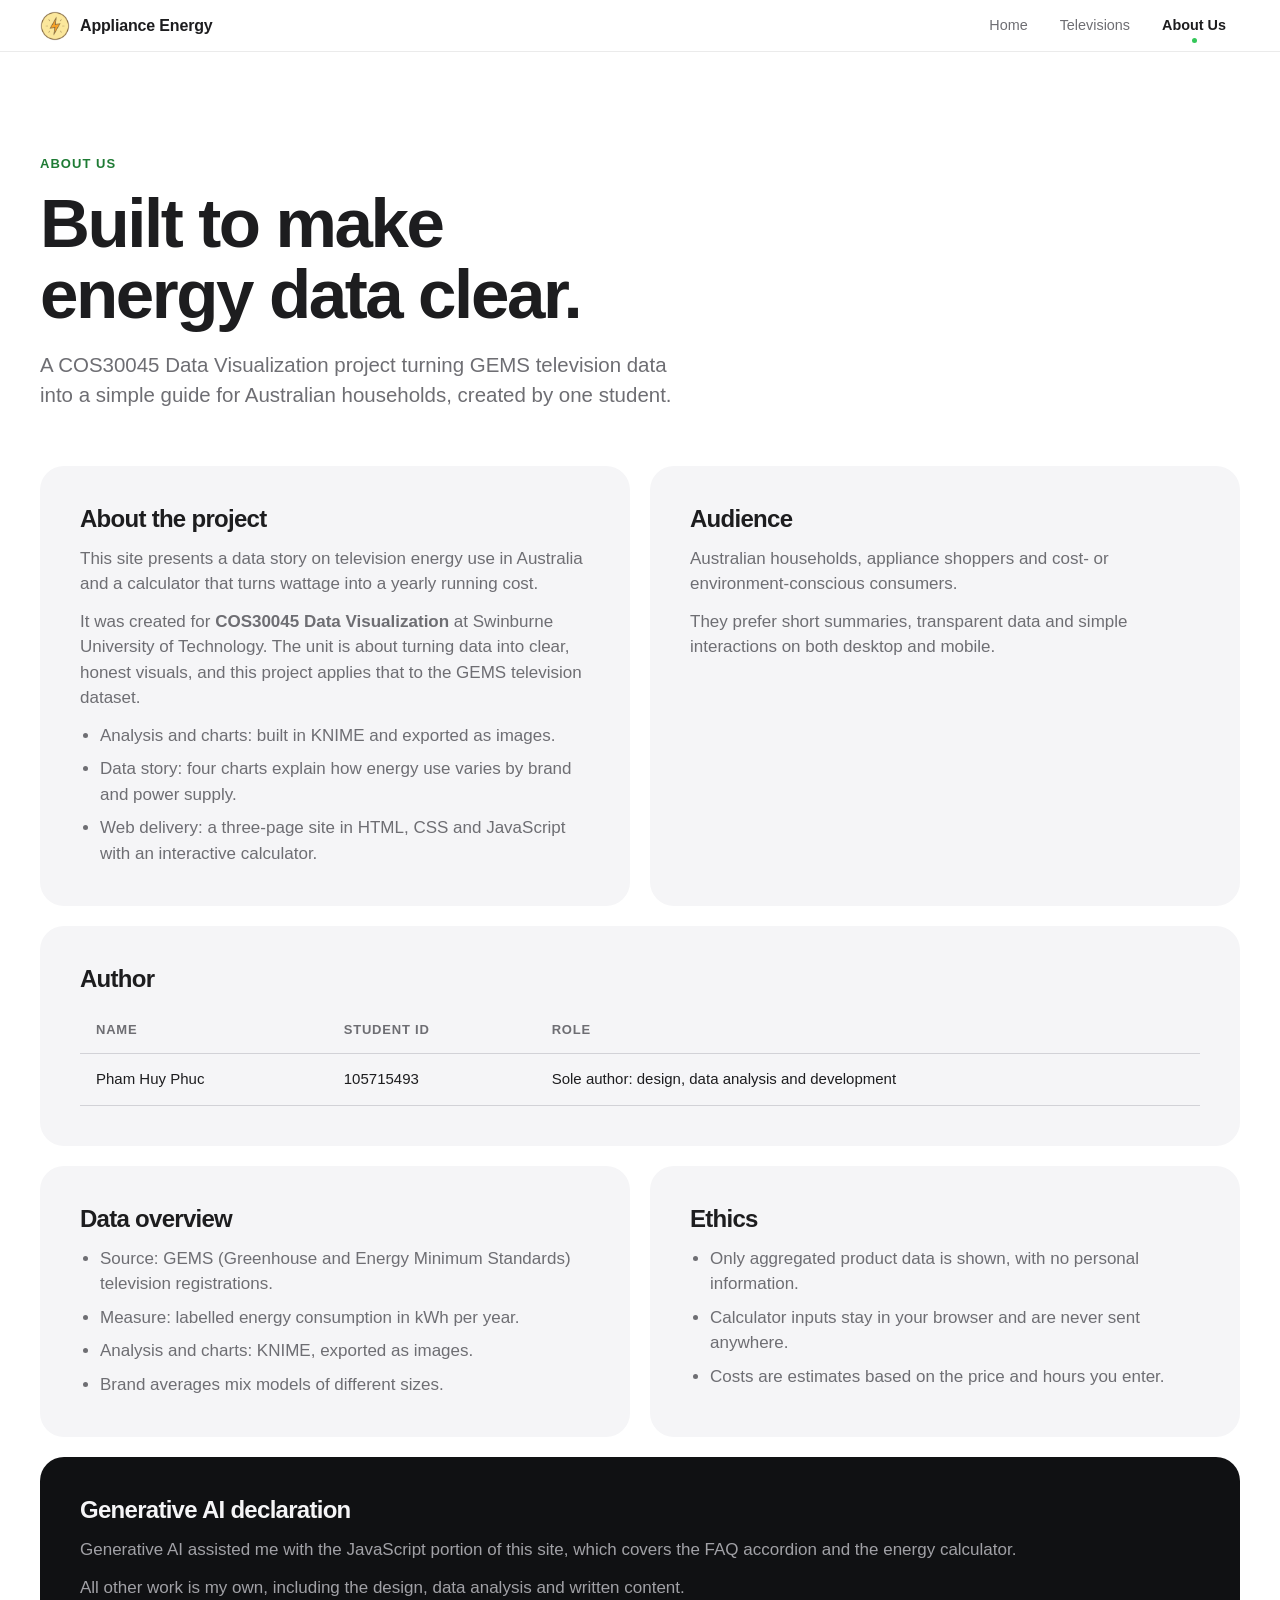
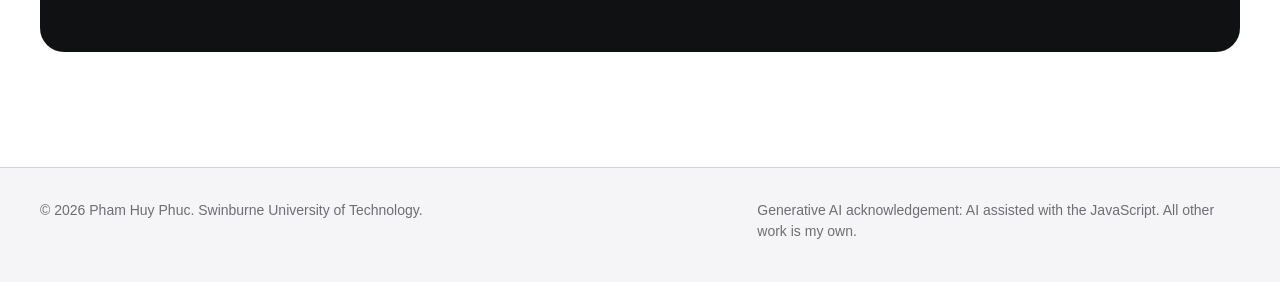
==== about.html @ a93795a4 "Initial commit" ====
<!DOCTYPE html>
<html lang="en-AU">
<head>
  <meta charset="UTF-8">
  <meta name="viewport" content="width=device-width, initial-scale=1">
  <title>About Us | Appliance Energy Consumption</title>
  <meta name="description" content="About the Appliance Energy Consumption project: scope, author, audience, data and generative AI declaration.">
  <link rel="icon" type="image/png" href="assets/img/power-icon.png">
  <link rel="stylesheet" href="assets/css/style.css">
  <script>document.documentElement.classList.add('js');</script>
</head>
<body>
  <a class="skip-link" href="#main">Skip to content</a>

  <header class="nav">
    <div class="wrap nav__inner">
      <a class="brand" href="index.html" aria-label="Appliance Energy Consumption, home">
        <img src="assets/img/power-icon.png" alt="" width="30" height="30">
        <span>Appliance Energy</span>
      </a>
      <nav aria-label="Main">
        <ul class="nav__links">
          <li><a href="index.html">Home</a></li>
          <li><a href="televisions.html">Televisions</a></li>
          <li><a href="about.html" aria-current="page">About Us</a></li>
        </ul>
      </nav>
    </div>
  </header>

  <main id="main">
    <section class="page-head">
      <div class="wrap">
        <p class="eyebrow">About us</p>
        <h1 class="h-display">Built to make<br>energy data clear.</h1>
        <p class="lede">A COS30045 Data Visualization project turning GEMS television data into a simple guide for Australian households, created by one student.</p>
      </div>
    </section>

    <section class="wrap" style="padding-bottom: clamp(64px, 9vw, 120px)">
      <div class="about-grid">
        <article class="panel reveal">
          <h2>About the project</h2>
          <p>This site presents a data story on television energy use in Australia and a calculator that turns wattage into a yearly running cost.</p>
          <p>It was created for <strong>COS30045 Data Visualization</strong> at Swinburne University of Technology. The unit is about turning data into clear, honest visuals, and this project applies that to the GEMS television dataset.</p>
          <ul>
            <li>Analysis and charts: built in KNIME and exported as images.</li>
            <li>Data story: four charts explain how energy use varies by brand and power supply.</li>
            <li>Web delivery: a three-page site in HTML, CSS and JavaScript with an interactive calculator.</li>
          </ul>
        </article>

        <article class="panel reveal" style="--i:1">
          <h2>Audience</h2>
          <p>Australian households, appliance shoppers and cost- or environment-conscious consumers.</p>
          <p>They prefer short summaries, transparent data and simple interactions on both desktop and mobile.</p>
        </article>

        <article class="panel panel--wide reveal">
          <h2>Author</h2>
          <div class="table-wrap">
            <table>
              <thead><tr><th scope="col">Name</th><th scope="col">Student ID</th><th scope="col">Role</th></tr></thead>
              <tbody>
                <tr><td>Pham Huy Phuc</td><td>105715493</td><td>Sole author: design, data analysis and development</td></tr>
              </tbody>
            </table>
          </div>
        </article>

        <article class="panel reveal">
          <h2>Data overview</h2>
          <ul>
            <li>Source: GEMS (Greenhouse and Energy Minimum Standards) television registrations.</li>
            <li>Measure: labelled energy consumption in kWh per year.</li>
            <li>Analysis and charts: KNIME, exported as images.</li>
            <li>Brand averages mix models of different sizes.</li>
          </ul>
        </article>

        <article class="panel reveal" style="--i:1">
          <h2>Ethics</h2>
          <ul>
            <li>Only aggregated product data is shown, with no personal information.</li>
            <li>Calculator inputs stay in your browser and are never sent anywhere.</li>
            <li>Costs are estimates based on the price and hours you enter.</li>
          </ul>
        </article>

        <article class="panel panel--dark panel--wide reveal" id="ai-declaration">
          <h2>Generative AI declaration</h2>
          <p>Generative AI assisted me with the JavaScript portion of this site, which covers the FAQ accordion and the energy calculator.</p>
          <p>All other work is my own, including the design, data analysis and written content.</p>
        </article>
      </div>
    </section>
  </main>

  <footer class="footer">
    <div class="wrap footer__inner">
      <p>&copy; <span data-year>2026</span> Pham Huy Phuc. Swinburne University of Technology.</p>
      <p class="footer__ai">Generative AI acknowledgement: AI assisted with the JavaScript. All other work is my own.</p>
    </div>
  </footer>

  <script src="assets/js/main.js"></script>
</body>
</html>
---- assets/css/style.css ----
:root {
  --bg: #ffffff;
  --card: #f5f5f7;
  --ink: #1d1d1f;
  --muted: #6e6e73;          
  --muted-soft: #86868b;     
  --line: #d2d2d7;
  --accent: #34c759;         
  --accent-ink: #1e7b34;     
  --accent-wash: #e9f8ed;
  --panel: #101113;          
  --panel-ink: #f5f5f7;
  --panel-muted: #a1a1a6;

  --r-card: 24px;
  --r-field: 14px;
  --r-pill: 999px;

  --nav-h: 52px;
  --wrap: 1200px;
  --ease: cubic-bezier(0.16, 1, 0.3, 1);

  --font: -apple-system, BlinkMacSystemFont, "SF Pro Display", "SF Pro Text",
    "Inter", "Segoe UI", Roboto, "Helvetica Neue", Arial, sans-serif;
}

*, *::before, *::after { box-sizing: border-box; }

html {
  scroll-behavior: smooth;
  scroll-padding-top: calc(var(--nav-h) + 16px);
  -webkit-text-size-adjust: 100%;
}

body {
  margin: 0;
  min-height: 100dvh;
  display: flex;
  flex-direction: column;
  font-family: var(--font);
  font-size: 1.0625rem;
  line-height: 1.5;
  color: var(--ink);
  background: var(--bg);
  -webkit-font-smoothing: antialiased;
  text-rendering: optimizeLegibility;
}

main { flex: 1 0 auto; }

img { max-width: 100%; height: auto; display: block; }

a { color: var(--accent-ink); text-decoration: none; transition: all 0.3s ease; }
a:hover { text-decoration: underline; text-underline-offset: 3px; }

:focus-visible {
  outline: 3px solid var(--accent);
  outline-offset: 3px;
  border-radius: 8px;
}

.wrap { width: min(var(--wrap), 100% - 48px); margin-inline: auto; }

.sr-only {
  position: absolute; width: 1px; height: 1px; padding: 0; margin: -1px;
  overflow: hidden; clip: rect(0,0,0,0); white-space: nowrap; border: 0;
}

.skip-link {
  position: absolute; left: 16px; top: -60px; z-index: 200;
  background: var(--ink); color: #fff; padding: 10px 18px;
  border-radius: var(--r-pill); font-size: 0.9rem;
}
.skip-link:focus { top: 8px; text-decoration: none; }

/*Navigation (frosted glass; web approximation)*/
.nav {
  position: sticky; top: 0; z-index: 100;
  height: var(--nav-h);
  background: rgba(255, 255, 255, 0.72);
  -webkit-backdrop-filter: saturate(180%) blur(20px);
  backdrop-filter: saturate(180%) blur(20px);
  border-bottom: 1px solid rgba(0, 0, 0, 0.08);
}
@media (prefers-reduced-transparency: reduce) {
  .nav { background: #fff; -webkit-backdrop-filter: none; backdrop-filter: none; }
}
.nav__inner {
  height: 100%; display: flex; align-items: center; justify-content: space-between;
}
.brand {
  display: inline-flex; align-items: center; gap: 10px;
  color: var(--ink); font-weight: 600; font-size: 1rem; letter-spacing: -0.01em;
}
.brand:hover { text-decoration: none; }
.brand img { width: 30px; height: 30px; object-fit: contain; }
.nav__links { display: flex; align-items: center; gap: 4px; list-style: none; margin: 0; padding: 0; }
.nav__links a {
  position: relative; display: block; padding: 8px 14px;
  font-size: 0.9rem; color: var(--muted); border-radius: var(--r-pill);
  transition: all 0.3s ease;
}
.nav__links a:hover { color: var(--ink); text-decoration: none; background: rgba(0,0,0,0.04); }
.nav__links a[aria-current="page"] { color: var(--ink); font-weight: 600; }
.nav__links a[aria-current="page"]::after {
  content: ""; position: absolute; left: 50%; bottom: 1px; width: 5px; height: 5px;
  margin-left: -2.5px; border-radius: 50%; background: var(--accent);
}

/*Buttons*/
.btn {
  display: inline-flex; align-items: center; justify-content: center; gap: 8px;
  padding: 14px 28px; border: 0; border-radius: var(--r-pill);
  font: inherit; font-size: 1rem; font-weight: 600; letter-spacing: -0.01em;
  cursor: pointer; white-space: nowrap;
  transition: all 0.3s ease;
}
.btn:hover { text-decoration: none; }
.btn:active { transform: scale(0.98); }
.btn--primary { background: var(--accent-ink); color: #fff; }
.btn--primary:hover { background: #17622a; box-shadow: 0 8px 24px rgba(30, 123, 52, 0.28); transform: translateY(-1px); }
.btn--text { padding-inline: 8px; color: var(--accent-ink); background: transparent; }
.btn--text:hover { text-decoration: underline; text-underline-offset: 4px; }
.btn .arrow { display: inline-block; transition: transform 0.3s var(--ease); }
.btn:hover .arrow { transform: translateX(4px); }

/*Type helpers*/
.eyebrow {
  margin: 0 0 14px; font-size: 0.8125rem; font-weight: 600;
  letter-spacing: 0.08em; text-transform: uppercase; color: var(--accent-ink);
}
h1, h2, h3 { margin: 0; letter-spacing: -0.03em; line-height: 1.08; font-weight: 700; }
.h-display { font-size: clamp(2.5rem, 5.4vw, 4.5rem); line-height: 1.03; letter-spacing: -0.035em; }
.h-section { font-size: clamp(1.9rem, 3.6vw, 3rem); }
.lede { font-size: clamp(1.1rem, 1.6vw, 1.3rem); color: var(--muted); max-width: 52ch; margin: 20px 0 0; line-height: 1.45; }
.accent-ink { color: var(--accent-ink); }

/*Home: hero*/
.hero {
  min-height: calc(100dvh - var(--nav-h));
  display: grid; align-items: center;
  padding: 40px 0 56px;
}
.hero__grid {
  display: grid; grid-template-columns: 1.05fr 0.95fr; gap: clamp(32px, 5vw, 72px); align-items: center;
}
.hero__cta { display: flex; align-items: center; flex-wrap: wrap; gap: 8px 20px; margin-top: 36px; }

/* Dark "spread" panel in hero */
.spread {
  position: relative; overflow: hidden; isolation: isolate;
  background: var(--panel); color: var(--panel-ink);
  border-radius: var(--r-card); padding: clamp(28px, 4vw, 44px);
  min-height: 420px; display: flex; flex-direction: column; justify-content: space-between;
}
.spread::before {
  content: ""; position: absolute; z-index: -1; right: -20%; top: -30%; width: 80%; aspect-ratio: 1;
  background: radial-gradient(circle, rgba(52, 199, 89, 0.28), transparent 62%);
}
.spread__label { font-size: 0.8125rem; letter-spacing: 0.08em; text-transform: uppercase; color: var(--panel-muted); margin: 0; }
.spread__big { font-size: clamp(5rem, 11vw, 8.5rem); font-weight: 700; letter-spacing: -0.05em; line-height: 0.95; margin: 8px 0 0; }
.spread__big small { font-size: 0.4em; letter-spacing: -0.02em; color: var(--accent); margin-left: 4px; }
.spread__copy { color: var(--panel-muted); font-size: 1rem; margin: 14px 0 0; max-width: 34ch; }
.range { margin-top: 36px; }
.range__track {
  position: relative; height: 10px; border-radius: var(--r-pill);
  background: linear-gradient(90deg, var(--accent), #f5f5f7 100%); opacity: 0.95;
}
.range__dot {
  position: absolute; top: 50%; width: 18px; height: 18px; margin: -9px 0 0 -9px;
  border-radius: 50%; background: var(--panel); border: 3px solid #fff;
}
.range__legend { display: flex; justify-content: space-between; margin-top: 14px; font-size: 0.875rem; color: var(--panel-muted); }
.range__legend strong { display: block; color: var(--panel-ink); font-size: 1.25rem; letter-spacing: -0.02em; }
.range__legend div:last-child { text-align: right; }

/*Sections*/
.section { padding: clamp(64px, 9vw, 120px) 0; }
.section--tint { background: var(--card); }
.section__head { max-width: 720px; margin-bottom: clamp(32px, 5vw, 56px); }

/*Bento*/
.bento {
  display: grid; gap: 20px;
  grid-template-columns: 1.35fr 1fr;
  grid-template-areas: "a b" "a c";
}
.tile {
  background: var(--card); border-radius: var(--r-card);
  padding: clamp(28px, 3.4vw, 40px);
  transition: all 0.3s ease;
}
.tile:hover { transform: translateY(-3px); box-shadow: 0 18px 40px rgba(29, 29, 31, 0.08); }
.tile--a { grid-area: a; display: flex; flex-direction: column; justify-content: space-between; min-height: 380px; background: var(--accent-wash); }
.tile--b { grid-area: b; background: #fff; }
.tile--c { grid-area: c; background: #fff; }
.tile__kicker { font-size: 0.8125rem; font-weight: 600; letter-spacing: 0.08em; text-transform: uppercase; color: var(--muted); margin: 0 0 12px; }
.tile--a .tile__kicker { color: var(--accent-ink); }
.tile__num { font-size: clamp(3.5rem, 7vw, 6rem); font-weight: 700; letter-spacing: -0.045em; line-height: 1; margin: 0; }
.tile__num small { font-size: 0.32em; letter-spacing: -0.01em; color: var(--muted); font-weight: 600; margin-left: 6px; }
.tile h3 { font-size: 1.5rem; margin-bottom: 10px; }
.tile p { margin: 0; color: var(--muted); }
.tile--a p { color: #3b4a40; max-width: 38ch; margin-top: 16px; }
.stars { display: flex; gap: 6px; margin: 18px 0 0; }
.stars span { flex: 1; height: 8px; border-radius: var(--r-pill); background: var(--line); }
.stars span.on { background: var(--accent); }

/*FAQ accordion*/
.faq { display: grid; gap: 12px; max-width: 820px; }
.faq__item { background: var(--card); border-radius: var(--r-card); transition: all 0.3s ease; }
.faq__item:hover { background: #efeff2; }
.faq__q {
  width: 100%; display: flex; align-items: center; justify-content: space-between; gap: 20px;
  padding: 22px 28px; background: none; border: 0; cursor: pointer; text-align: left;
  font: inherit; font-size: 1.125rem; font-weight: 600; letter-spacing: -0.015em; color: var(--ink);
  border-radius: var(--r-card);
}
.faq__icon {
  position: relative; flex: none; width: 28px; height: 28px; border-radius: 50%;
  background: #fff; transition: all 0.3s ease;
}
.faq__icon::before, .faq__icon::after {
  content: ""; position: absolute; left: 50%; top: 50%; width: 12px; height: 2px;
  margin: -1px 0 0 -6px; background: var(--ink); border-radius: 2px;
}
.faq__icon::after { transform: rotate(90deg); transition: transform 0.3s ease; }
.faq__item.is-open .faq__icon { transform: rotate(135deg); background: var(--accent); }
.faq__item.is-open .faq__icon::after { transform: rotate(90deg); }
.faq__a { display: none; }                   /* hidden by default */
.faq__item.is-open .faq__a { display: block; animation: slideOpen 0.35s var(--ease); }
.faq__a p { margin: 0; padding: 0 28px 24px; color: var(--muted); max-width: 64ch; }
@keyframes slideOpen { from { opacity: 0; transform: translateY(-8px); } to { opacity: 1; transform: none; } }

/*Page header (inner pages)*/
.page-head { padding: clamp(56px, 8vw, 104px) 0 clamp(32px, 5vw, 56px); }
.page-head .lede { max-width: 56ch; }

/*Key figures strip*/
.figures { display: grid; grid-template-columns: repeat(4, 1fr); gap: 0; border-top: 1px solid var(--line); border-bottom: 1px solid var(--line); }
.figure-stat { padding: 28px 24px 28px 0; }
.figure-stat + .figure-stat { padding-left: 24px; border-left: 1px solid var(--line); }
.figure-stat b { display: block; font-size: clamp(2rem, 3.6vw, 3rem); letter-spacing: -0.04em; line-height: 1; }
.figure-stat b small { font-size: 0.4em; color: var(--muted); letter-spacing: 0; margin-left: 4px; font-weight: 600; }
.figure-stat span { display: block; margin-top: 10px; font-size: 0.9375rem; color: var(--muted); max-width: 24ch; }

/*Data story chapters (editorial layout)*/
.chapter { padding: clamp(48px, 7vw, 96px) 0; border-bottom: 1px solid var(--line); }
.chapter:last-of-type { border-bottom: 0; }
.chapter__grid { display: grid; grid-template-columns: 5fr 7fr; gap: clamp(28px, 5vw, 72px); align-items: center; }
.chapter--flip .chapter__grid { grid-template-columns: 7fr 5fr; }
.chapter--flip .chapter__text { order: 2; }
.chapter__num { font-size: 0.8125rem; font-weight: 600; letter-spacing: 0.08em; text-transform: uppercase; color: var(--accent-ink); margin: 0 0 14px; }
.chapter h2 { font-size: clamp(1.75rem, 3vw, 2.5rem); }
.chapter p { color: var(--muted); margin: 18px 0 0; max-width: 46ch; }
.chapter p strong { color: var(--ink); }
.chart-card {
  margin: 0; background: #fff; border: 1px solid var(--line);
  border-radius: var(--r-card); padding: clamp(10px, 1.6vw, 20px); transition: all 0.3s ease;
}
.chart-card:hover { box-shadow: 0 18px 44px rgba(29, 29, 31, 0.1); transform: translateY(-3px); }
.chart-card img { width: 100%; border-radius: var(--r-field); }
.chart-card figcaption { padding: 14px 8px 4px; font-size: 0.875rem; color: var(--muted); }

/* Ranked list (top 10 lowest) */
.rank { list-style: none; margin: 28px 0 0; padding: 0; display: grid; gap: 10px; max-width: 46ch; }
.rank li { display: grid; grid-template-columns: 24px 92px 1fr 56px; align-items: center; gap: 10px; font-size: 0.9375rem; }
.rank .pos { color: var(--muted); font-variant-numeric: tabular-nums; }
.rank .name { font-weight: 600; }
.rank .bar { height: 8px; border-radius: var(--r-pill); background: var(--card); overflow: hidden; }
.rank .bar i { display: block; height: 100%; width: var(--w); background: var(--accent); border-radius: inherit; }
.rank .val { text-align: right; color: var(--muted); font-variant-numeric: tabular-nums; }

.data-note { font-size: 0.875rem; color: var(--muted); max-width: 70ch; margin-top: 32px; }

/*Calculator*/
.calc { display: grid; grid-template-columns: 1fr 1fr; gap: 20px; align-items: stretch; }
.calc__form, .calc__result { border-radius: var(--r-card); padding: clamp(28px, 3.6vw, 44px); }
.calc__form { background: #fff; }
.calc__result {
  position: relative; overflow: hidden; isolation: isolate;
  background: var(--panel); color: var(--panel-ink); display: flex; flex-direction: column; justify-content: space-between; gap: 28px;
}
.calc__result::before {
  content: ""; position: absolute; z-index: -1; left: -25%; bottom: -35%; width: 90%; aspect-ratio: 1;
  background: radial-gradient(circle, rgba(52, 199, 89, 0.22), transparent 62%);
}
.field { margin-bottom: 24px; }
.field label, .field .label { display: block; font-size: 0.9375rem; font-weight: 600; margin-bottom: 8px; color: var(--ink); }
.field .help { margin: 6px 0 0; font-size: 0.875rem; color: var(--muted); }
.input, .select {
  width: 100%; font: inherit; font-size: 1rem; color: var(--ink);
  background: #fff; border: 1.5px solid var(--line); border-radius: var(--r-field);
  padding: 13px 16px; transition: all 0.3s ease; appearance: none; -webkit-appearance: none;
}
.select {
  padding-right: 44px;
  background-image: linear-gradient(45deg, transparent 50%, var(--ink) 50%), linear-gradient(135deg, var(--ink) 50%, transparent 50%);
  background-position: calc(100% - 22px) 55%, calc(100% - 16px) 55%;
  background-size: 6px 6px, 6px 6px; background-repeat: no-repeat;
}
.input:hover, .select:hover { border-color: var(--muted-soft); }
.input:focus, .select:focus { outline: 0; border-color: var(--accent-ink); box-shadow: 0 0 0 4px rgba(52, 199, 89, 0.22); }
.input.is-invalid { border-color: #c62828; box-shadow: 0 0 0 4px rgba(198, 40, 40, 0.1); }
.error { margin: 8px 0 0; font-size: 0.875rem; color: #b71c1c; font-weight: 500; min-height: 0; }
.error:empty { display: none; }
.field--custom[hidden] { display: none; }
.hours { display: grid; grid-template-columns: 1fr 112px; gap: 16px; align-items: center; }
.unit-input { position: relative; }
.unit-input .input { padding-right: 56px; }
.hours .unit-input .input { padding-right: 34px; }
.unit-input span { position: absolute; right: 16px; top: 50%; transform: translateY(-50%); color: var(--muted); font-size: 0.9375rem; pointer-events: none; }

input[type="range"] { width: 100%; height: 28px; background: transparent; -webkit-appearance: none; appearance: none; cursor: pointer; }
input[type="range"]::-webkit-slider-runnable-track { height: 6px; border-radius: var(--r-pill); background: linear-gradient(90deg, var(--accent) var(--fill, 30%), var(--line) var(--fill, 30%)); }
input[type="range"]::-moz-range-track { height: 6px; border-radius: var(--r-pill); background: var(--line); }
input[type="range"]::-moz-range-progress { height: 6px; border-radius: var(--r-pill); background: var(--accent); }
input[type="range"]::-webkit-slider-thumb { -webkit-appearance: none; width: 26px; height: 26px; margin-top: -10px; border-radius: 50%; background: #fff; border: 1px solid var(--line); box-shadow: 0 2px 8px rgba(0,0,0,0.18); transition: transform 0.2s ease; }
input[type="range"]::-moz-range-thumb { width: 24px; height: 24px; border-radius: 50%; background: #fff; border: 1px solid var(--line); box-shadow: 0 2px 8px rgba(0,0,0,0.18); }
input[type="range"]:active::-webkit-slider-thumb { transform: scale(1.1); }

.result__label { font-size: 0.8125rem; letter-spacing: 0.08em; text-transform: uppercase; color: var(--panel-muted); margin: 0 0 6px; }
.result__main { font-size: clamp(3.2rem, 6.4vw, 5.2rem); font-weight: 700; letter-spacing: -0.045em; line-height: 1; margin: 0; font-variant-numeric: tabular-nums; }
.result__main small { font-size: 0.34em; color: var(--accent); letter-spacing: -0.01em; margin-left: 6px; }
.result__row { display: grid; grid-template-columns: 1fr 1fr; gap: 16px; }
.result__box { background: rgba(255, 255, 255, 0.07); border-radius: var(--r-field); padding: 18px 20px; }
.result__box b { display: block; font-size: 1.75rem; letter-spacing: -0.03em; line-height: 1.1; font-variant-numeric: tabular-nums; }
.result__box b small { font-size: 0.5em; color: var(--panel-muted); font-weight: 600; margin-left: 4px; letter-spacing: 0; }
.result__box span { font-size: 0.8125rem; color: var(--panel-muted); }
.result__empty { color: var(--panel-muted); margin: 0; }
.calc__result.is-empty .result__filled { display: none; }
.calc__result:not(.is-empty) .result__empty { display: none; }
.result__formula { margin: 0; font-size: 0.8125rem; color: var(--panel-muted); line-height: 1.6; }
.result__formula code { font-family: ui-monospace, "SF Mono", Menlo, Consolas, monospace; color: var(--panel-ink); font-size: 0.8em; }
.pulse { animation: pulse 0.45s var(--ease); }
@keyframes pulse { from { opacity: 0.4; transform: translateY(4px); } to { opacity: 1; transform: none; } }

/*About page*/
.about-grid { display: grid; grid-template-columns: repeat(2, 1fr); gap: 20px; }
.panel { background: var(--card); border-radius: var(--r-card); padding: clamp(28px, 3.4vw, 40px); }
.panel h2, .panel h3 { font-size: 1.5rem; margin-bottom: 14px; }
.panel p, .panel li { color: var(--muted); }
.panel p { margin: 0 0 12px; }
.panel ul { margin: 0; padding-left: 20px; display: grid; gap: 8px; }
.panel--wide { grid-column: 1 / -1; }
.panel--dark { background: var(--panel); color: var(--panel-ink); }
.panel--dark p, .panel--dark li { color: var(--panel-muted); }
.table-wrap { overflow-x: auto; margin-top: 8px; }
table { width: 100%; border-collapse: collapse; font-size: 0.9375rem; }
th, td { text-align: left; padding: 14px 16px; border-bottom: 1px solid var(--line); }
th { font-size: 0.8125rem; letter-spacing: 0.06em; text-transform: uppercase; color: var(--muted); font-weight: 600; }
td { color: var(--ink); }

/*Footer*/
.footer { flex-shrink: 0; background: var(--card); border-top: 1px solid var(--line); padding: 32px 0 40px; margin-top: 0; }
.footer__inner { display: flex; flex-wrap: wrap; justify-content: space-between; gap: 12px 32px; font-size: 0.875rem; color: var(--muted); }
.footer p { margin: 0; }
.footer__ai { max-width: 62ch; }

/*Scroll reveal (progressive enhancement)*/
.js .reveal { opacity: 0; transform: translateY(24px); transition: opacity 0.8s var(--ease), transform 0.8s var(--ease); transition-delay: calc(var(--i, 0) * 80ms); }
.js .reveal.is-in { opacity: 1; transform: none; }

/*Responsive*/
@media (max-width: 1024px) {
  .chapter__grid, .chapter--flip .chapter__grid { grid-template-columns: 1fr; }
  .chapter--flip .chapter__text { order: 0; }
  .chapter p, .rank { max-width: 62ch; }
  .figures { grid-template-columns: repeat(2, 1fr); }
  .figure-stat:nth-child(3) { padding-left: 0; border-left: 0; }
  .figure-stat:nth-child(n+3) { border-top: 1px solid var(--line); }
}
@media (max-width: 860px) {
  .hero { min-height: 0; padding-top: 32px; }
  .hero__grid, .calc, .about-grid { grid-template-columns: 1fr; }
  .spread { min-height: 340px; }
  .bento { grid-template-columns: 1fr; grid-template-areas: "a" "b" "c"; }
  .tile--a { min-height: 300px; }
}
@media (max-width: 560px) {
  .wrap { width: min(var(--wrap), 100% - 32px); }
  .brand span { display: none; }
  .nav__links a { padding: 8px 10px; }
  .figures { grid-template-columns: 1fr; }
  .figure-stat, .figure-stat + .figure-stat { padding: 22px 0; border-left: 0; }
  .figure-stat + .figure-stat { border-top: 1px solid var(--line); }
  .rank li { grid-template-columns: 20px 80px 1fr 50px; gap: 8px; }
  .result__row { grid-template-columns: 1fr; }
  .faq__q { padding: 18px 20px; font-size: 1.0625rem; }
  .faq__a p { padding: 0 20px 20px; }
}

@media (prefers-reduced-motion: reduce) {
  html { scroll-behavior: auto; }
  *, *::before, *::after { animation-duration: 0.01ms !important; transition-duration: 0.01ms !important; }
  .js .reveal { opacity: 1; transform: none; }
}
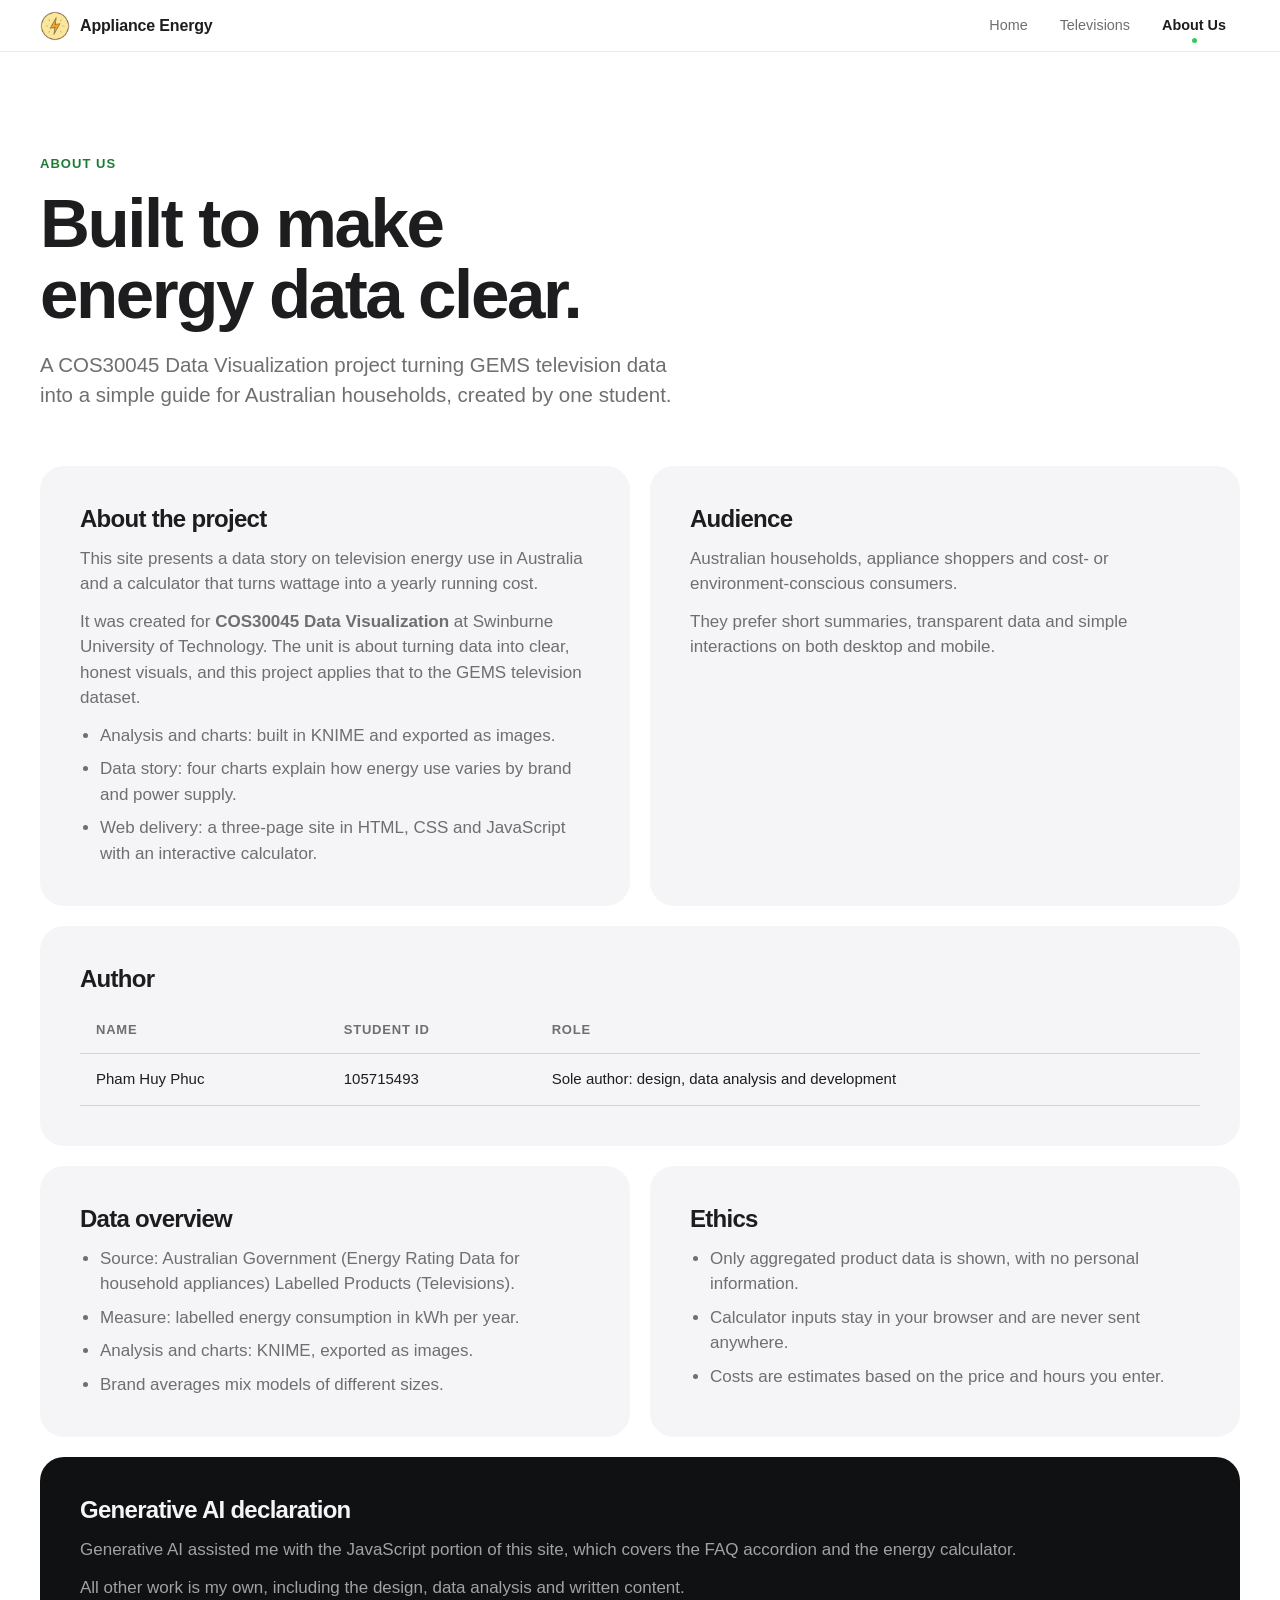
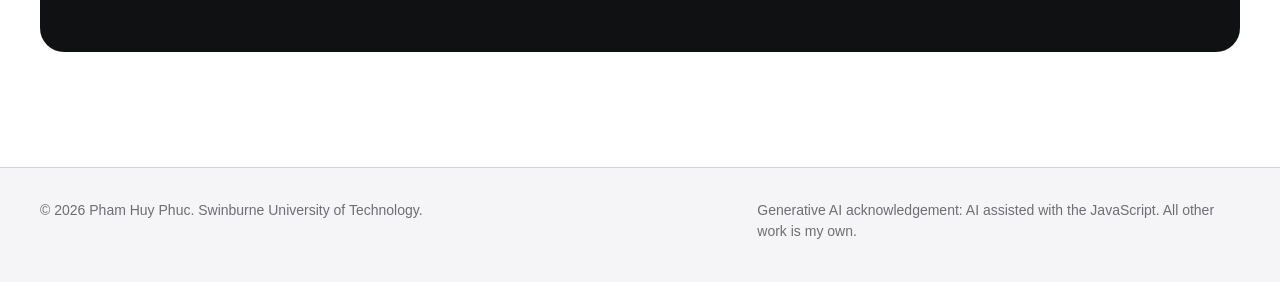
==== commit 3eb7f69c: "Update about.html" ====
--- a/about.html
+++ b/about.html
@@ -71,7 +71,7 @@
         <article class="panel reveal">
           <h2>Data overview</h2>
           <ul>
-            <li>Source: GEMS (Greenhouse and Energy Minimum Standards) television registrations.</li>
+            <li>Source: Australian Government (Energy Rating Data for household appliances) Labelled Products (Televisions).</li>
             <li>Measure: labelled energy consumption in kWh per year.</li>
             <li>Analysis and charts: KNIME, exported as images.</li>
             <li>Brand averages mix models of different sizes.</li>
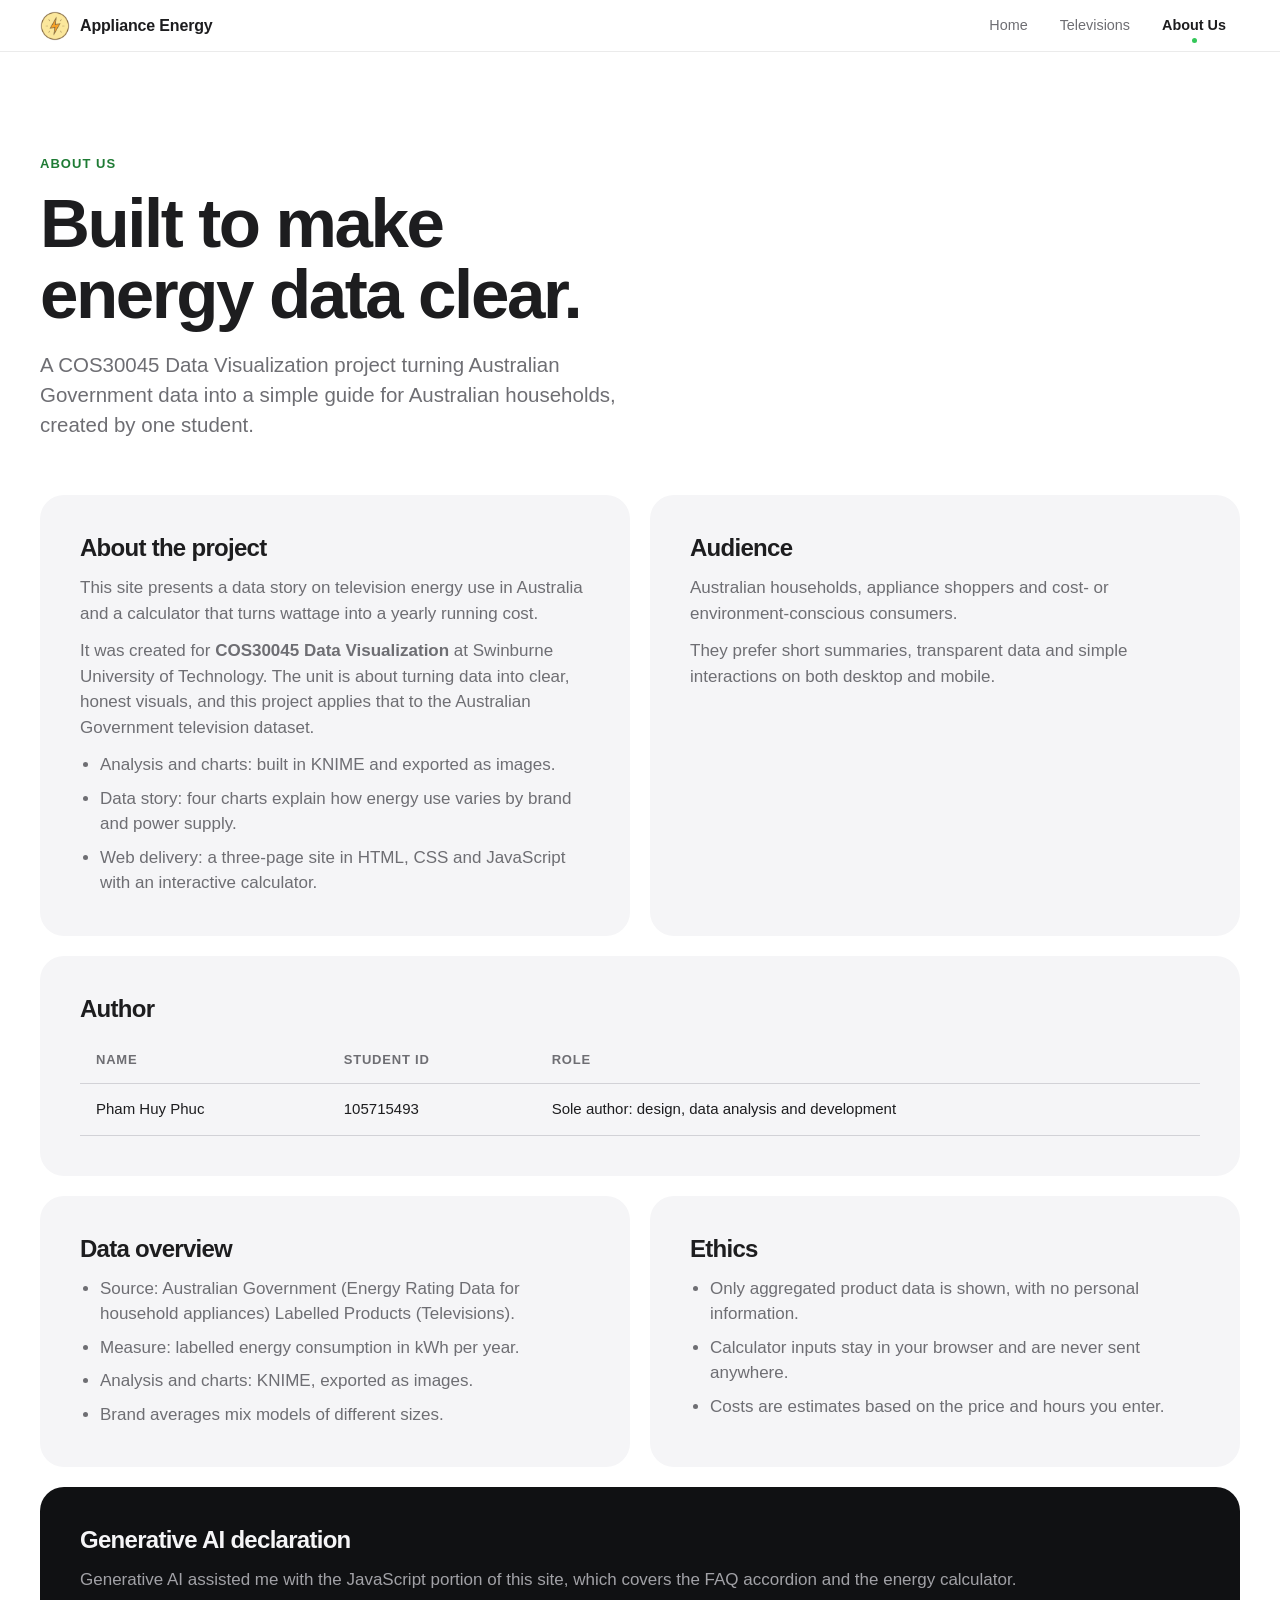
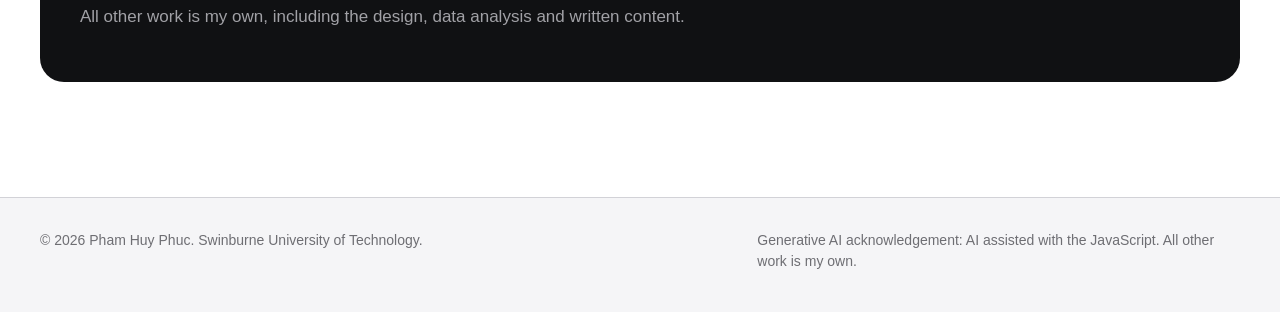
==== commit bfd17f7f: "Update about.html" ====
--- a/about.html
+++ b/about.html
@@ -33,7 +33,7 @@
       <div class="wrap">
         <p class="eyebrow">About us</p>
         <h1 class="h-display">Built to make<br>energy data clear.</h1>
-        <p class="lede">A COS30045 Data Visualization project turning GEMS television data into a simple guide for Australian households, created by one student.</p>
+        <p class="lede">A COS30045 Data Visualization project turning Australian Government data into a simple guide for Australian households, created by one student.</p>
       </div>
     </section>
 
@@ -42,7 +42,7 @@
         <article class="panel reveal">
           <h2>About the project</h2>
           <p>This site presents a data story on television energy use in Australia and a calculator that turns wattage into a yearly running cost.</p>
-          <p>It was created for <strong>COS30045 Data Visualization</strong> at Swinburne University of Technology. The unit is about turning data into clear, honest visuals, and this project applies that to the GEMS television dataset.</p>
+          <p>It was created for <strong>COS30045 Data Visualization</strong> at Swinburne University of Technology. The unit is about turning data into clear, honest visuals, and this project applies that to the Australian Government television dataset.</p>
           <ul>
             <li>Analysis and charts: built in KNIME and exported as images.</li>
             <li>Data story: four charts explain how energy use varies by brand and power supply.</li>
